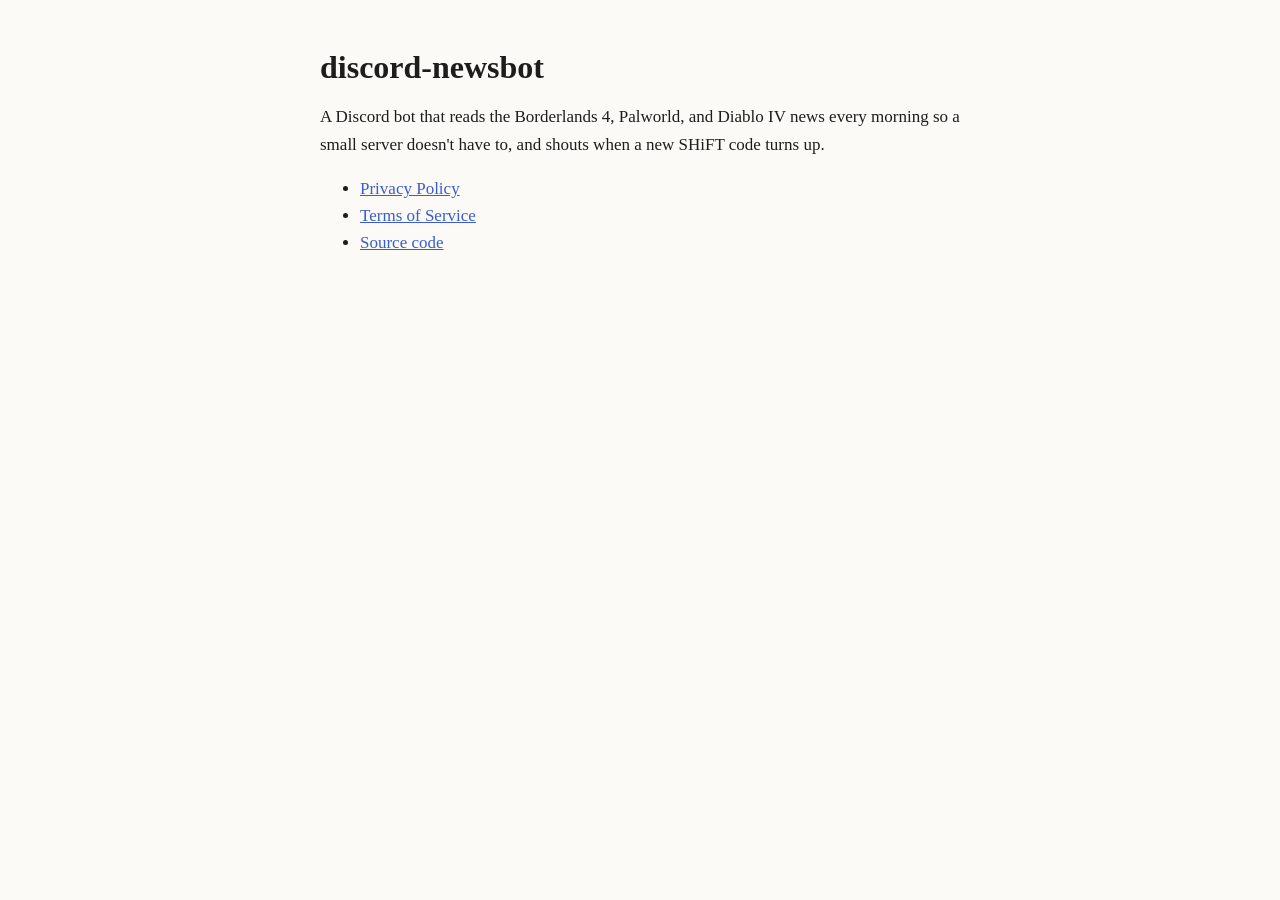
==== site/index.html @ 38f56aa7 "Add privacy policy and terms of service, published via GitHub Pages Co-Authored-By: Claude Opus 5.5 " ====
<!doctype html>
<html lang="en">
<head>
<meta charset="utf-8">
<meta name="viewport" content="width=device-width, initial-scale=1">
<title>discord-newsbot</title>
<link rel="stylesheet" href="style.css">
</head>
<body>
<main>
<h1>discord-newsbot</h1>
<p>A Discord bot that reads the Borderlands 4, Palworld, and Diablo IV news every morning so a small server doesn't have to, and shouts when a new SHiFT code turns up.</p>
<ul>
<li><a href="privacy.html">Privacy Policy</a></li>
<li><a href="terms.html">Terms of Service</a></li>
<li><a href="https://github.com/SomeClown/discord-newsbot">Source code</a></li>
</ul>
</main>
</body>
</html>
---- site/style.css ----
:root {
  --bg: #fbfaf7;
  --fg: #1d1d1b;
  --muted: #6b6a66;
  --link: #3a5ccc;
  --code-bg: #efede8;
}

@media (prefers-color-scheme: dark) {
  :root {
    --bg: #17171a;
    --fg: #e8e6e1;
    --muted: #9a988f;
    --link: #8aa4ff;
    --code-bg: #26262b;
  }
}

html { background: var(--bg); color: var(--fg); }

body {
  margin: 0;
  font: 17px/1.6 ui-serif, Georgia, "Times New Roman", serif;
}

main {
  max-width: 40rem;
  margin: 0 auto;
  padding: 2.5rem 1rem 4rem;
}

h1 { font-size: 2rem; line-height: 1.2; margin: 0.5rem 0 0.25rem; }
h2 { font-size: 1.2rem; margin: 2rem 0 0.5rem; }

a { color: var(--link); }

code {
  font: 0.88em ui-monospace, SFMono-Regular, Menlo, monospace;
  background: var(--code-bg);
  padding: 0.1em 0.3em;
  border-radius: 3px;
}

.nav, .meta, .sig { color: var(--muted); font-size: 0.9rem; }
.sig { margin-top: 2.5rem; font-style: italic; }
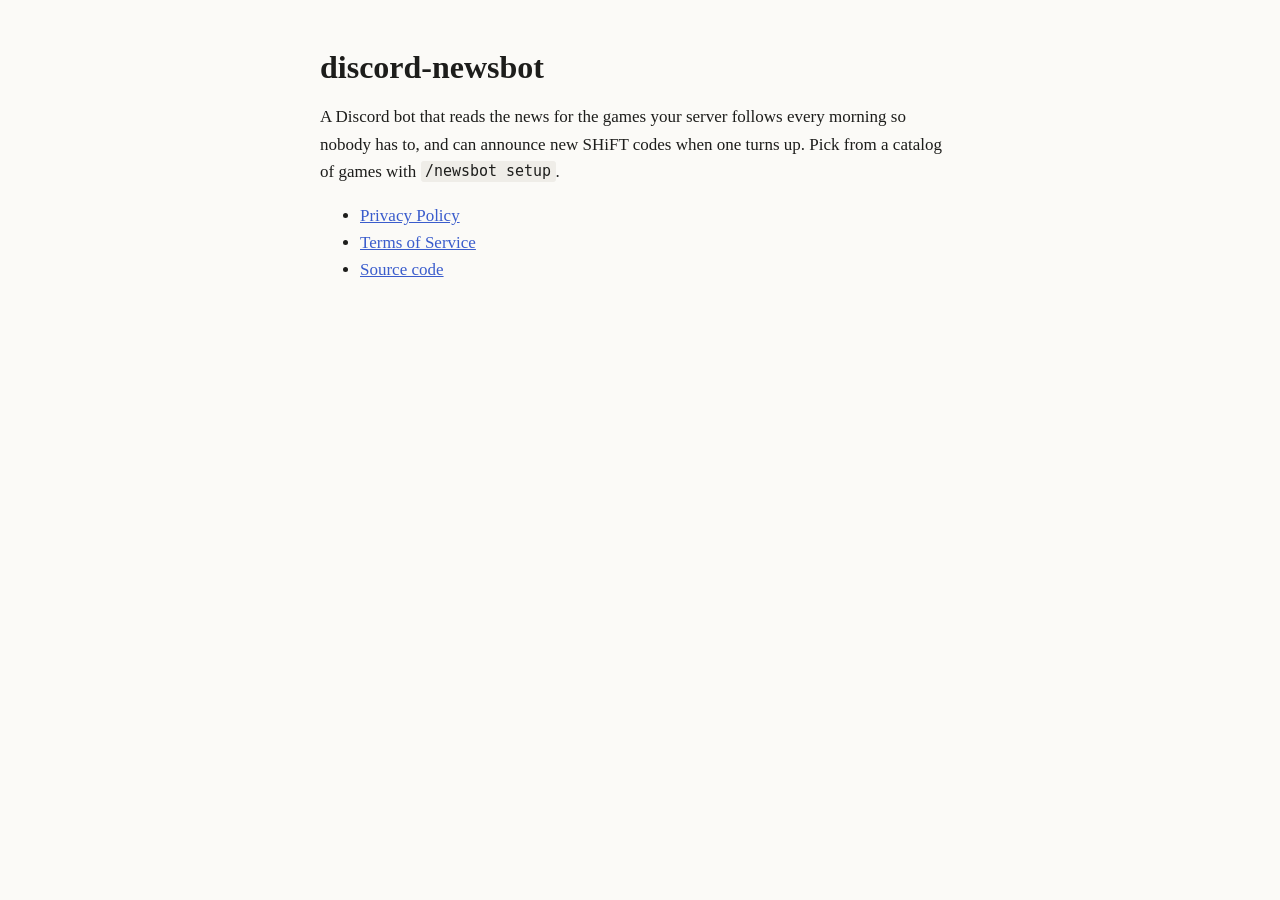
==== commit c2610c7a: "Site: privacy and terms for the public app (per-server records, deletion on removal, support contact" ====
--- a/site/index.html
+++ b/site/index.html
@@ -9,7 +9,7 @@
 <body>
 <main>
 <h1>discord-newsbot</h1>
-<p>A Discord bot that reads the Borderlands 4, Palworld, and Diablo IV news every morning so a small server doesn't have to, and shouts when a new SHiFT code turns up.</p>
+<p>A Discord bot that reads the news for the games your server follows every morning so nobody has to, and can announce new SHiFT codes when one turns up. Pick from a catalog of games with <code>/newsbot setup</code>.</p>
 <ul>
 <li><a href="privacy.html">Privacy Policy</a></li>
 <li><a href="terms.html">Terms of Service</a></li>
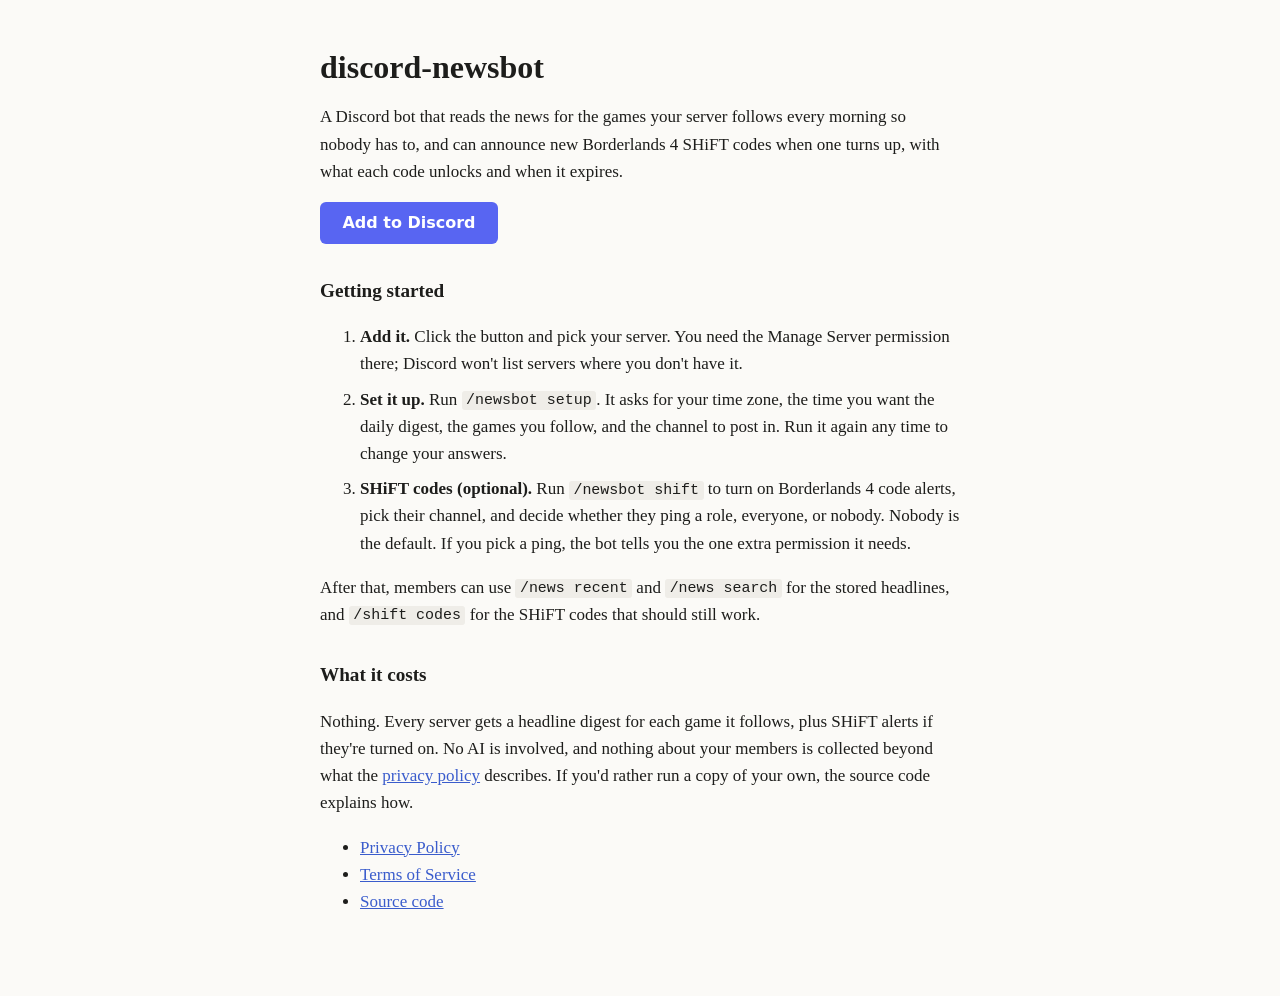
==== commit a64cf1d8: "Add to Discord: install link and getting-started steps on the site and README Co-Authored-By: Claude" ====
--- a/site/index.html
+++ b/site/index.html
@@ -9,7 +9,21 @@
 <body>
 <main>
 <h1>discord-newsbot</h1>
-<p>A Discord bot that reads the news for the games your server follows every morning so nobody has to, and can announce new SHiFT codes when one turns up. Pick from a catalog of games with <code>/newsbot setup</code>.</p>
+<p>A Discord bot that reads the news for the games your server follows every morning so nobody has to, and can announce new Borderlands 4 SHiFT codes when one turns up, with what each code unlocks and when it expires.</p>
+
+<p><a class="button" href="https://discord.com/oauth2/authorize?client_id=1553075538220941402">Add to Discord</a></p>
+
+<h2>Getting started</h2>
+<ol>
+<li><strong>Add it.</strong> Click the button and pick your server. You need the Manage Server permission there; Discord won't list servers where you don't have it.</li>
+<li><strong>Set it up.</strong> Run <code>/newsbot setup</code>. It asks for your time zone, the time you want the daily digest, the games you follow, and the channel to post in. Run it again any time to change your answers.</li>
+<li><strong>SHiFT codes (optional).</strong> Run <code>/newsbot shift</code> to turn on Borderlands 4 code alerts, pick their channel, and decide whether they ping a role, everyone, or nobody. Nobody is the default. If you pick a ping, the bot tells you the one extra permission it needs.</li>
+</ol>
+<p>After that, members can use <code>/news recent</code> and <code>/news search</code> for the stored headlines, and <code>/shift codes</code> for the SHiFT codes that should still work.</p>
+
+<h2>What it costs</h2>
+<p>Nothing. Every server gets a headline digest for each game it follows, plus SHiFT alerts if they're turned on. No AI is involved, and nothing about your members is collected beyond what the <a href="privacy.html">privacy policy</a> describes. If you'd rather run a copy of your own, the source code explains how.</p>
+
 <ul>
 <li><a href="privacy.html">Privacy Policy</a></li>
 <li><a href="terms.html">Terms of Service</a></li>
--- a/site/style.css
+++ b/site/style.css
@@ -43,3 +43,17 @@
 
 .nav, .meta, .sig { color: var(--muted); font-size: 0.9rem; }
 .sig { margin-top: 2.5rem; font-style: italic; }
+
+.button {
+  display: inline-block;
+  background: #5865f2;
+  color: #fff;
+  font: 600 1rem/1 ui-sans-serif, system-ui, -apple-system, sans-serif;
+  padding: 0.8em 1.4em;
+  border-radius: 6px;
+  text-decoration: none;
+}
+.button:hover, .button:focus-visible { background: #4752c4; }
+.button:focus-visible { outline: 2px solid var(--link); outline-offset: 3px; }
+
+ol li { margin-bottom: 0.5rem; }
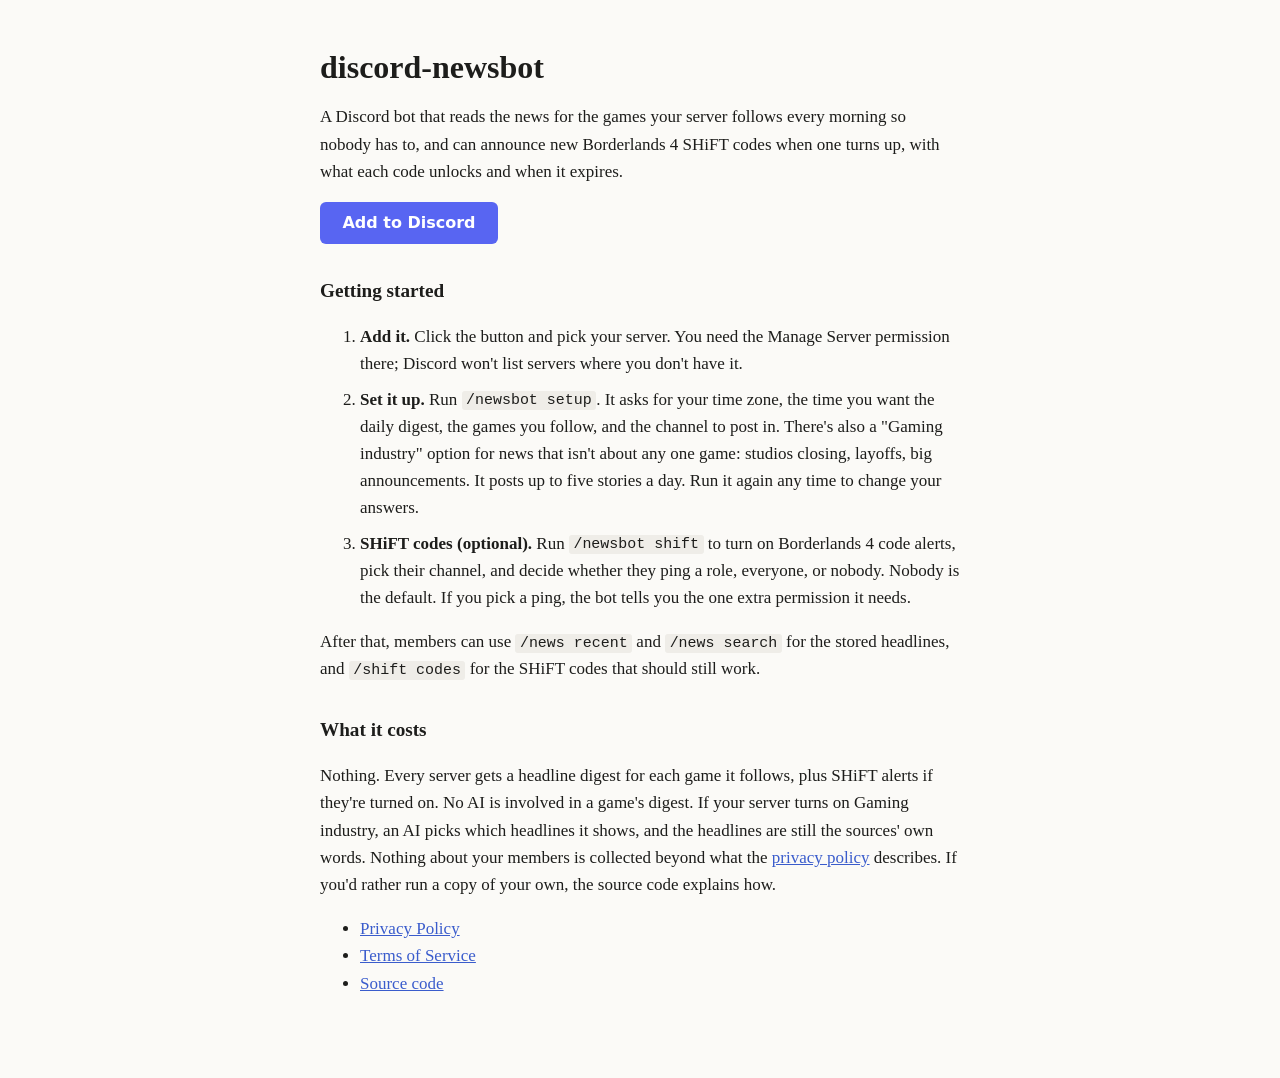
==== commit 4f2a9de0: "Task 11: 3.3.0 and the docs for Gaming industry Co-Authored-By: Claude Opus 5.5 <noreply@anthropic.c" ====
--- a/site/index.html
+++ b/site/index.html
@@ -16,13 +16,13 @@
 <h2>Getting started</h2>
 <ol>
 <li><strong>Add it.</strong> Click the button and pick your server. You need the Manage Server permission there; Discord won't list servers where you don't have it.</li>
-<li><strong>Set it up.</strong> Run <code>/newsbot setup</code>. It asks for your time zone, the time you want the daily digest, the games you follow, and the channel to post in. Run it again any time to change your answers.</li>
+<li><strong>Set it up.</strong> Run <code>/newsbot setup</code>. It asks for your time zone, the time you want the daily digest, the games you follow, and the channel to post in. There's also a "Gaming industry" option for news that isn't about any one game: studios closing, layoffs, big announcements. It posts up to five stories a day. Run it again any time to change your answers.</li>
 <li><strong>SHiFT codes (optional).</strong> Run <code>/newsbot shift</code> to turn on Borderlands 4 code alerts, pick their channel, and decide whether they ping a role, everyone, or nobody. Nobody is the default. If you pick a ping, the bot tells you the one extra permission it needs.</li>
 </ol>
 <p>After that, members can use <code>/news recent</code> and <code>/news search</code> for the stored headlines, and <code>/shift codes</code> for the SHiFT codes that should still work.</p>
 
 <h2>What it costs</h2>
-<p>Nothing. Every server gets a headline digest for each game it follows, plus SHiFT alerts if they're turned on. No AI is involved, and nothing about your members is collected beyond what the <a href="privacy.html">privacy policy</a> describes. If you'd rather run a copy of your own, the source code explains how.</p>
+<p>Nothing. Every server gets a headline digest for each game it follows, plus SHiFT alerts if they're turned on. No AI is involved in a game's digest. If your server turns on Gaming industry, an AI picks which headlines it shows, and the headlines are still the sources' own words. Nothing about your members is collected beyond what the <a href="privacy.html">privacy policy</a> describes. If you'd rather run a copy of your own, the source code explains how.</p>
 
 <ul>
 <li><a href="privacy.html">Privacy Policy</a></li>
